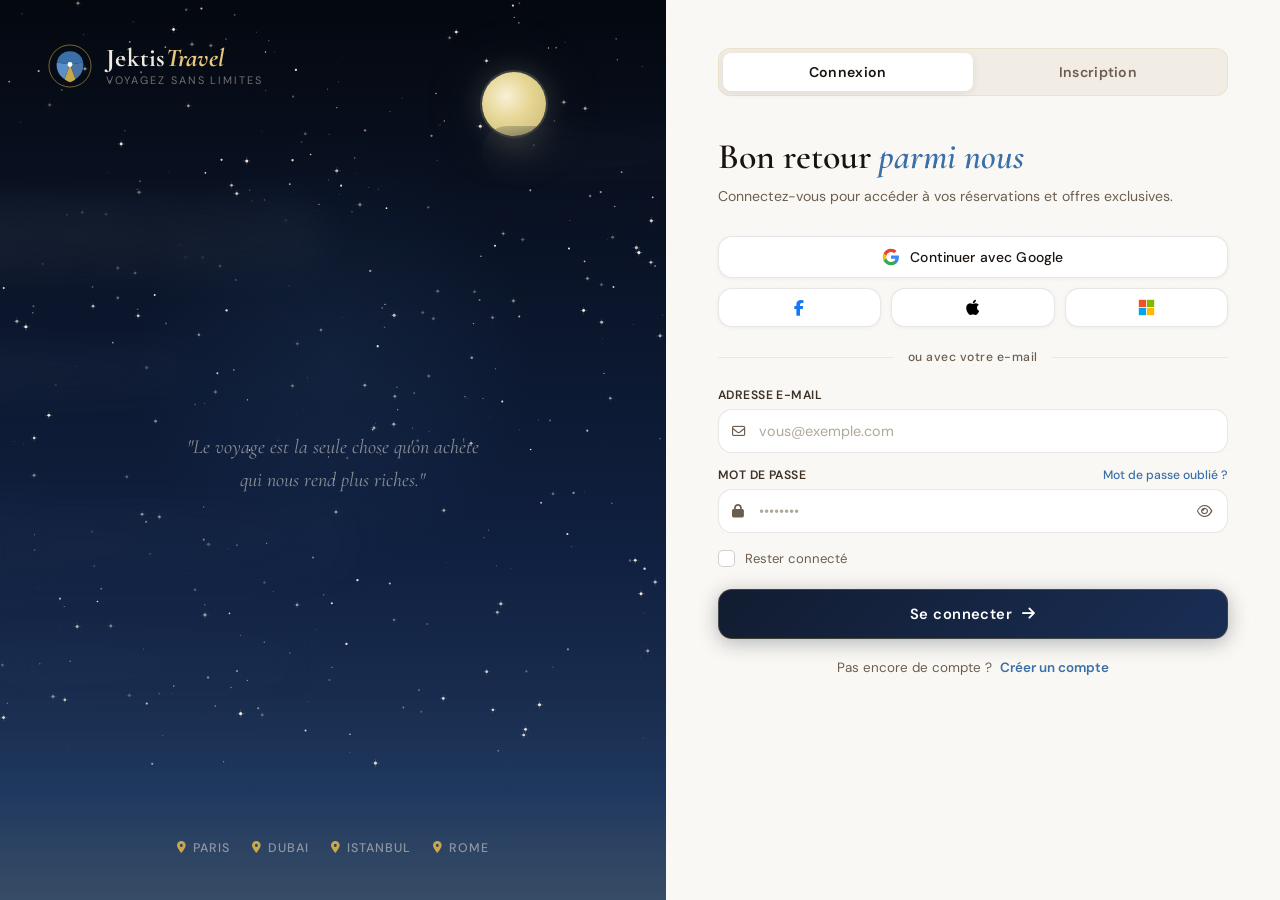
==== pages/auth.html @ f3a444de "first commit" ====
<!doctype html>
<html lang="fr">
  <head>
    <meta charset="UTF-8" />
    <meta name="viewport" content="width=device-width, initial-scale=1.0" />
    <title>Connexion — Jektis Travel</title>
    <link rel="preconnect" href="https://fonts.googleapis.com" />
    <link rel="preconnect" href="https://fonts.gstatic.com" crossorigin />
    <link
      href="https://fonts.googleapis.com/css2?family=Cormorant+Garamond:ital,wght@0,300;0,400;0,600;0,700;1,400;1,600&family=DM+Sans:wght@300;400;500;600&display=swap"
      rel="stylesheet"
    />
    <link
      rel="stylesheet"
      href="https://cdnjs.cloudflare.com/ajax/libs/font-awesome/6.5.0/css/all.min.css"
    />
    <link rel="stylesheet" href="../css/auth.css" />
  </head>
  <body>
    <!-- ══════════════ LEFT PANEL — animated sky scene ══════════════ -->
    <div class="auth-scene" id="scene">
      <!-- Stars canvas -->
      <canvas id="stars-canvas"></canvas>

      <!-- Clouds -->
      <div class="clouds">
        <div class="cloud cloud-1"></div>
        <div class="cloud cloud-2"></div>
        <div class="cloud cloud-3"></div>
        <div class="cloud cloud-4"></div>
        <div class="cloud cloud-5"></div>
      </div>

      <!-- Plane image -->
      <div class="plane-wrap" id="plane-wrap">
        <img class="plane-img" src="../images/auth-plane.png" alt="avion" />
        <!-- Contrail trail -->
        <div class="contrail"></div>
      </div>

      <!-- Ground glow horizon -->
      <div class="horizon-glow"></div>

      <!-- Scene brand overlay -->
      <div class="scene-brand">
        <div class="scene-logo">
          <svg width="44" height="44" viewBox="0 0 90 90" fill="none">
            <circle
              cx="45"
              cy="45"
              r="43"
              stroke="#c9a84c"
              stroke-width="1.5"
              opacity="0.8"
            />
            <path
              d="M45 15 C30 15 20 25 18 38 L45 42 L72 38 C70 25 60 15 45 15Z"
              fill="#3a6fa8"
            />
            <path d="M18 38 C16 52 22 65 34 72 L45 42Z" fill="#5a8fc8" />
            <path
              d="M72 38 C74 52 68 65 56 72 L45 42Z"
              fill="#5a8fc8"
              opacity="0.8"
            />
            <path
              d="M34 72 C38 76 45 78 45 78 C45 78 52 76 56 72 L45 42Z"
              fill="#c9a84c"
            />
            <circle cx="45" cy="42" r="5" fill="#fff" />
          </svg>
          <div class="scene-logo-text">
            <span class="scene-logo-name">Jektis<em>Travel</em></span>
            <span class="scene-logo-tag">Voyagez sans limites</span>
          </div>
        </div>

        <div class="scene-quote">
          <p>
            "Le voyage est la seule chose qu'on achète<br />qui nous rend plus
            riches."
          </p>
        </div>

        <div class="scene-destinations">
          <div class="scene-dest-item">
            <i class="fa-solid fa-location-dot"></i>
            <span>Paris</span>
          </div>
          <div class="scene-dest-item">
            <i class="fa-solid fa-location-dot"></i>
            <span>Dubai</span>
          </div>
          <div class="scene-dest-item">
            <i class="fa-solid fa-location-dot"></i>
            <span>Istanbul</span>
          </div>
          <div class="scene-dest-item">
            <i class="fa-solid fa-location-dot"></i>
            <span>Rome</span>
          </div>
        </div>
      </div>
    </div>

    <!-- ══════════════ RIGHT PANEL — auth form ══════════════ -->
    <div class="auth-panel">
      <!-- Mode toggle -->
      <div class="auth-mode-toggle">
        <button class="auth-mode-btn active" id="btn-signin">Connexion</button>
        <button class="auth-mode-btn" id="btn-signup">Inscription</button>
        <div class="auth-mode-indicator"></div>
      </div>

      <!-- ── SIGN IN FORM ── -->
      <div class="auth-form-wrap" id="form-signin">
        <div class="auth-form-header">
          <h1>Bon retour <em>parmi nous</em></h1>
          <p>
            Connectez-vous pour accéder à vos réservations et offres exclusives.
          </p>
        </div>

        <div class="auth-socials">
          <button class="auth-social-btn auth-google">
            <svg width="18" height="18" viewBox="0 0 24 24">
              <path
                fill="#4285F4"
                d="M22.56 12.25c0-.78-.07-1.53-.2-2.25H12v4.26h5.92c-.26 1.37-1.04 2.53-2.21 3.31v2.77h3.57c2.08-1.92 3.28-4.74 3.28-8.09z"
              />
              <path
                fill="#34A853"
                d="M12 23c2.97 0 5.46-.98 7.28-2.66l-3.57-2.77c-.98.66-2.23 1.06-3.71 1.06-2.86 0-5.29-1.93-6.16-4.53H2.18v2.84C3.99 20.53 7.7 23 12 23z"
              />
              <path
                fill="#FBBC05"
                d="M5.84 14.09c-.22-.66-.35-1.36-.35-2.09s.13-1.43.35-2.09V7.07H2.18C1.43 8.55 1 10.22 1 12s.43 3.45 1.18 4.93l2.85-2.22.81-.62z"
              />
              <path
                fill="#EA4335"
                d="M12 5.38c1.62 0 3.06.56 4.21 1.64l3.15-3.15C17.45 2.09 14.97 1 12 1 7.7 1 3.99 3.47 2.18 7.07l3.66 2.84c.87-2.6 3.3-4.53 6.16-4.53z"
              />
            </svg>
            Continuer avec Google
          </button>
          <div class="auth-socials-row">
            <button class="auth-social-btn auth-social-icon" title="Facebook">
              <i class="fa-brands fa-facebook-f"></i>
            </button>
            <button class="auth-social-btn auth-social-icon" title="Apple">
              <i class="fa-brands fa-apple"></i>
            </button>
            <button class="auth-social-btn auth-social-icon" title="Microsoft">
              <svg width="17" height="17" viewBox="0 0 21 21">
                <rect x="1" y="1" width="9" height="9" fill="#f25022" />
                <rect x="11" y="1" width="9" height="9" fill="#7fba00" />
                <rect x="1" y="11" width="9" height="9" fill="#00a4ef" />
                <rect x="11" y="11" width="9" height="9" fill="#ffb900" />
              </svg>
            </button>
          </div>
        </div>

        <div class="auth-divider"><span>ou avec votre e-mail</span></div>

        <form class="auth-form" id="signin-form" novalidate>
          <div class="auth-field">
            <label for="si-email">Adresse e-mail</label>
            <div class="auth-input-wrap">
              <i class="fa-regular fa-envelope"></i>
              <input
                type="email"
                id="si-email"
                placeholder="vous@exemple.com"
                autocomplete="email"
              />
            </div>
          </div>

          <div class="auth-field">
            <label for="si-pass">
              Mot de passe
              <a href="#" class="auth-forgot">Mot de passe oublié ?</a>
            </label>
            <div class="auth-input-wrap">
              <i class="fa-solid fa-lock"></i>
              <input
                type="password"
                id="si-pass"
                placeholder="••••••••"
                autocomplete="current-password"
              />
              <button type="button" class="auth-eye" data-target="si-pass">
                <i class="fa-regular fa-eye"></i>
              </button>
            </div>
          </div>

          <div class="auth-remember">
            <label class="auth-checkbox">
              <input type="checkbox" />
              <span class="auth-checkmark"></span>
              Rester connecté
            </label>
          </div>

          <button type="submit" class="auth-submit-btn">
            <span>Se connecter</span>
            <i class="fa-solid fa-arrow-right"></i>
          </button>
        </form>

        <p class="auth-switch">
          Pas encore de compte ?
          <button class="auth-switch-link" id="to-signup">
            Créer un compte
          </button>
        </p>
      </div>

      <!-- ── SIGN UP FORM ── -->
      <div class="auth-form-wrap hidden" id="form-signup">
        <div class="auth-form-header">
          <h1>Rejoignez<br /><em>l'aventure</em></h1>
          <p>
            Créez votre compte et commencez à explorer le monde avec Jektis
            Travel.
          </p>
        </div>

        <div class="auth-socials">
          <button class="auth-social-btn auth-google">
            <svg width="18" height="18" viewBox="0 0 24 24">
              <path
                fill="#4285F4"
                d="M22.56 12.25c0-.78-.07-1.53-.2-2.25H12v4.26h5.92c-.26 1.37-1.04 2.53-2.21 3.31v2.77h3.57c2.08-1.92 3.28-4.74 3.28-8.09z"
              />
              <path
                fill="#34A853"
                d="M12 23c2.97 0 5.46-.98 7.28-2.66l-3.57-2.77c-.98.66-2.23 1.06-3.71 1.06-2.86 0-5.29-1.93-6.16-4.53H2.18v2.84C3.99 20.53 7.7 23 12 23z"
              />
              <path
                fill="#FBBC05"
                d="M5.84 14.09c-.22-.66-.35-1.36-.35-2.09s.13-1.43.35-2.09V7.07H2.18C1.43 8.55 1 10.22 1 12s.43 3.45 1.18 4.93l2.85-2.22.81-.62z"
              />
              <path
                fill="#EA4335"
                d="M12 5.38c1.62 0 3.06.56 4.21 1.64l3.15-3.15C17.45 2.09 14.97 1 12 1 7.7 1 3.99 3.47 2.18 7.07l3.66 2.84c.87-2.6 3.3-4.53 6.16-4.53z"
              />
            </svg>
            S'inscrire avec Google
          </button>
          <div class="auth-socials-row">
            <button class="auth-social-btn auth-social-icon" title="Facebook">
              <i class="fa-brands fa-facebook-f"></i>
            </button>
            <button class="auth-social-btn auth-social-icon" title="Apple">
              <i class="fa-brands fa-apple"></i>
            </button>
            <button class="auth-social-btn auth-social-icon" title="Microsoft">
              <svg width="17" height="17" viewBox="0 0 21 21">
                <rect x="1" y="1" width="9" height="9" fill="#f25022" />
                <rect x="11" y="1" width="9" height="9" fill="#7fba00" />
                <rect x="1" y="11" width="9" height="9" fill="#00a4ef" />
                <rect x="11" y="11" width="9" height="9" fill="#ffb900" />
              </svg>
            </button>
          </div>
        </div>

        <div class="auth-divider"><span>ou remplissez le formulaire</span></div>

        <form class="auth-form" id="signup-form" novalidate>
          <div class="auth-row">
            <div class="auth-field">
              <label for="su-fname">Prénom</label>
              <div class="auth-input-wrap">
                <i class="fa-regular fa-user"></i>
                <input
                  type="text"
                  id="su-fname"
                  placeholder="Prénom"
                  autocomplete="given-name"
                />
              </div>
            </div>
            <div class="auth-field">
              <label for="su-lname">Nom</label>
              <div class="auth-input-wrap">
                <i class="fa-regular fa-user"></i>
                <input
                  type="text"
                  id="su-lname"
                  placeholder="Nom"
                  autocomplete="family-name"
                />
              </div>
            </div>
          </div>

          <div class="auth-field">
            <label for="su-email">Adresse e-mail</label>
            <div class="auth-input-wrap">
              <i class="fa-regular fa-envelope"></i>
              <input
                type="email"
                id="su-email"
                placeholder="vous@exemple.com"
                autocomplete="email"
              />
            </div>
          </div>

          <div class="auth-field">
            <label for="su-phone"
              >Téléphone <span class="auth-label-opt">(optionnel)</span></label
            >
            <div class="auth-input-wrap">
              <i class="fa-solid fa-phone"></i>
              <input
                type="tel"
                id="su-phone"
                placeholder="+216 XX XXX XXX"
                autocomplete="tel"
              />
            </div>
          </div>

          <div class="auth-field">
            <label for="su-pass">Mot de passe</label>
            <div class="auth-input-wrap">
              <i class="fa-solid fa-lock"></i>
              <input
                type="password"
                id="su-pass"
                placeholder="Min. 8 caractères"
                autocomplete="new-password"
              />
              <button type="button" class="auth-eye" data-target="su-pass">
                <i class="fa-regular fa-eye"></i>
              </button>
            </div>
            <div class="auth-strength" id="pass-strength">
              <div class="auth-strength-bar">
                <div class="auth-strength-fill" id="strength-fill"></div>
              </div>
              <span id="strength-label"></span>
            </div>
          </div>

          <div class="auth-remember">
            <label class="auth-checkbox">
              <input type="checkbox" id="su-terms" />
              <span class="auth-checkmark"></span>
              J'accepte les <a href="#">conditions d'utilisation</a> et la
              <a href="#">politique de confidentialité</a>
            </label>
          </div>

          <button type="submit" class="auth-submit-btn">
            <span>Créer mon compte</span>
            <i class="fa-solid fa-plane-departure"></i>
          </button>
        </form>

        <p class="auth-switch">
          Déjà un compte ?
          <button class="auth-switch-link" id="to-signin">Se connecter</button>
        </p>
      </div>
    </div>

    <script src="../js/auth_script.js"></script>
  </body>
</html>
---- css/auth.css ----
/* ============================================================
   JEKTIS TRAVEL — Auth Page  (Luxury Dark / Cinema Travel Noir)
   Fonts: Cormorant Garamond (display) + DM Sans (body)
   ============================================================ */

/* ── Variables ── */
:root {
  --night: #090e1a;
  --night-2: #0d1525;
  --night-3: #111c30;
  --deep: #0a1628;
  --sky-mid: #132040;
  --sky-high: #1a2e55;
  --gold: #c9a84c;
  --gold-light: #e8c97a;
  --gold-pale: rgba(201, 168, 76, 0.12);
  --gold-border: rgba(201, 168, 76, 0.25);
  --blue: #3a6fa8;
  --blue-light: #5a8fc8;
  --white: #ffffff;
  --off-white: #f0ebe0;
  --muted: rgba(240, 235, 224, 0.45);
  --panel-bg: #faf8f4;
  --panel-2: #f2ede4;
  --ink: #1a1410;
  --ink-2: #3d3228;
  --ink-3: #6b5e50;
  --border: rgba(201, 168, 76, 0.15);
  --radius: 14px;
  --radius-lg: 22px;
  --transition: 0.32s cubic-bezier(0.4, 0, 0.2, 1);
  --font-display: "Cormorant Garamond", Georgia, serif;
  --font-body: "DM Sans", sans-serif;
}

/* ── Reset ── */
*,
*::before,
*::after {
  box-sizing: border-box;
  margin: 0;
  padding: 0;
}
html {
  font-size: 16px;
  height: 100%;
  overflow: hidden; /* html stays locked */
}
body {
  font-family: var(--font-body);
  background: var(--night);
  color: var(--ink);
  height: 100%; /* exactly one viewport tall */
  display: flex;
  overflow: hidden; /* body itself doesn't scroll — children handle it */
}
a {
  color: inherit;
  text-decoration: none;
}
button {
  cursor: pointer;
  font-family: var(--font-body);
  border: none;
  background: none;
}
input {
  font-family: var(--font-body);
}

/* ════════════════════════════════════════
   LEFT PANEL — ANIMATED SKY SCENE
════════════════════════════════════════ */
.auth-scene {
  position: relative;
  flex: 0 0 52%;
  height: 100%; /* fills the viewport height */
  background: linear-gradient(
    180deg,
    #04080f 0%,
    #080f1e 18%,
    #0c1830 40%,
    #102040 62%,
    #1a2e50 80%,
    #24406a 100%
  );
  overflow: hidden;
  display: flex;
  align-items: stretch;
}

/* Stars canvas fills the scene */
#stars-canvas {
  position: absolute;
  inset: 0;
  width: 100%;
  height: 100%;
  z-index: 1;
}

/* Atmospheric nebula glow */
.auth-scene::before {
  content: "";
  position: absolute;
  top: 15%;
  left: 20%;
  width: 60%;
  height: 50%;
  background: radial-gradient(
    ellipse at center,
    rgba(90, 143, 200, 0.08) 0%,
    rgba(58, 111, 168, 0.05) 40%,
    transparent 70%
  );
  z-index: 2;
  pointer-events: none;
  animation: nebulaPulse 8s ease-in-out infinite;
}
@keyframes nebulaPulse {
  0%,
  100% {
    opacity: 0.5;
    transform: scale(1);
  }
  50% {
    opacity: 1;
    transform: scale(1.08);
  }
}

/* Moon */
.auth-scene::after {
  content: "";
  position: absolute;
  top: 8%;
  right: 18%;
  width: 64px;
  height: 64px;
  border-radius: 50%;
  background: radial-gradient(circle at 38% 38%, #f8f0d8, #e8d898 40%, #c8b870);
  box-shadow:
    0 0 0 2px rgba(248, 240, 216, 0.15),
    0 0 30px rgba(248, 240, 216, 0.18),
    0 0 80px rgba(200, 184, 112, 0.1);
  z-index: 3;
  pointer-events: none;
}

/* Clouds */
.clouds {
  position: absolute;
  inset: 0;
  z-index: 4;
  pointer-events: none;
}
.cloud {
  position: absolute;
  border-radius: 999px;
  background: linear-gradient(
    135deg,
    rgba(255, 255, 255, 0.055) 0%,
    rgba(255, 255, 255, 0.025) 100%
  );
  backdrop-filter: blur(2px);
  filter: blur(18px);
}
.cloud-1 {
  width: 400px;
  height: 80px;
  top: 22%;
  left: -10%;
  animation: cloudDrift 42s linear infinite;
}
.cloud-2 {
  width: 300px;
  height: 60px;
  top: 38%;
  left: -15%;
  animation: cloudDrift 56s linear infinite 8s;
  opacity: 0.7;
}
.cloud-3 {
  width: 500px;
  height: 100px;
  top: 55%;
  left: -20%;
  animation: cloudDrift 48s linear infinite 18s;
  opacity: 0.5;
  filter: blur(24px);
}
.cloud-4 {
  width: 250px;
  height: 50px;
  top: 14%;
  right: -10%;
  animation: cloudDrift2 38s linear infinite 5s;
  opacity: 0.6;
}
.cloud-5 {
  width: 350px;
  height: 70px;
  top: 70%;
  left: -5%;
  animation: cloudDrift 52s linear infinite 12s;
  opacity: 0.4;
  filter: blur(28px);
}

@keyframes cloudDrift {
  from {
    transform: translateX(0);
  }
  to {
    transform: translateX(130vw);
  }
}
@keyframes cloudDrift2 {
  from {
    transform: translateX(0);
  }
  to {
    transform: translateX(-130vw);
  }
}

/* ── Plane ── */
.plane-wrap {
  position: absolute;
  z-index: 6;
  display: flex;
  align-items: center;
  animation: planeFly 18s ease-in-out infinite;
  top: 42%;
  left: -300px;
}
.plane-img {
  width: 260px;
  height: auto;
  object-fit: contain;
  border-radius: 8px;
  /* Slight warm tint to blend with night sky */
  filter: drop-shadow(0 6px 24px rgba(201, 168, 76, 0.25))
    drop-shadow(0 2px 10px rgba(0, 0, 0, 0.55)) brightness(0.88) saturate(0.75);
  transform-origin: center center;
  animation: planePitch 18s ease-in-out infinite;
  /* Flip so the nose points right (most plane photos face left) */
  transform: scaleX(-1);
}
.contrail {
  position: absolute;
  right: 100%;
  top: 50%;
  transform: translateY(-50%);
  width: 0;
  height: 2px;
  background: linear-gradient(to left, rgba(255, 255, 255, 0.55), transparent);
  border-radius: 99px;
  animation: contrailGrow 18s ease-in-out infinite;
}

@keyframes planeFly {
  0% {
    left: -260px;
    top: 58%;
  }
  15% {
    top: 52%;
  }
  35% {
    top: 38%;
    left: 35%;
  }
  55% {
    top: 32%;
    left: 62%;
  }
  75% {
    top: 36%;
    left: 82%;
  }
  88% {
    left: 110%;
    top: 30%;
  }
  89% {
    left: -260px;
    top: 60%;
    opacity: 0;
  }
  92% {
    opacity: 1;
    top: 58%;
  }
  100% {
    left: -260px;
    top: 58%;
  }
}
@keyframes planePitch {
  0% {
    transform: rotate(0deg);
  }
  20% {
    transform: rotate(-6deg);
  }
  40% {
    transform: rotate(-3deg);
  }
  60% {
    transform: rotate(-5deg);
  }
  75% {
    transform: rotate(-2deg);
  }
  88% {
    transform: rotate(-8deg);
  }
  89% {
    transform: rotate(0deg);
  }
  100% {
    transform: rotate(0deg);
  }
}
@keyframes contrailGrow {
  0% {
    width: 0;
    opacity: 0;
  }
  10% {
    width: 30px;
    opacity: 0.7;
  }
  50% {
    width: 120px;
    opacity: 0.5;
  }
  80% {
    width: 180px;
    opacity: 0.35;
  }
  88% {
    width: 220px;
    opacity: 0;
  }
  89% {
    width: 0;
  }
  100% {
    width: 0;
    opacity: 0;
  }
}

/* Horizon glow */
.horizon-glow {
  position: absolute;
  bottom: 0;
  left: 0;
  right: 0;
  height: 220px;
  background: linear-gradient(
    to top,
    rgba(201, 168, 76, 0.12) 0%,
    rgba(58, 111, 168, 0.06) 50%,
    transparent 100%
  );
  z-index: 5;
  pointer-events: none;
}

/* Scene brand overlay */
.scene-brand {
  position: absolute;
  inset: 0;
  z-index: 10;
  display: flex;
  flex-direction: column;
  justify-content: space-between;
  padding: 44px 48px;
  pointer-events: none;
}

.scene-logo {
  display: flex;
  align-items: center;
  gap: 14px;
}
.scene-logo-text {
  display: flex;
  flex-direction: column;
}
.scene-logo-name {
  font-family: var(--font-display);
  font-size: 1.6rem;
  font-weight: 700;
  color: var(--off-white);
  line-height: 1;
  letter-spacing: 0.01em;
}
.scene-logo-name em {
  font-style: italic;
  color: var(--gold-light);
}
.scene-logo-tag {
  font-size: 0.68rem;
  font-weight: 400;
  color: var(--muted);
  letter-spacing: 0.18em;
  text-transform: uppercase;
  margin-top: 3px;
}

.scene-quote {
  text-align: center;
}
.scene-quote p {
  font-family: var(--font-display);
  font-size: 1.25rem;
  font-style: italic;
  color: rgba(240, 235, 224, 0.55);
  line-height: 1.65;
}

.scene-destinations {
  display: flex;
  gap: 22px;
  justify-content: center;
}
.scene-dest-item {
  display: flex;
  align-items: center;
  gap: 6px;
  color: rgba(240, 235, 224, 0.5);
  font-size: 0.78rem;
  font-weight: 500;
  letter-spacing: 0.08em;
  text-transform: uppercase;
}
.scene-dest-item i {
  color: var(--gold);
  font-size: 0.72rem;
  animation: destPing 3s ease-in-out infinite;
}
.scene-dest-item:nth-child(2) i {
  animation-delay: 0.75s;
}
.scene-dest-item:nth-child(3) i {
  animation-delay: 1.5s;
}
.scene-dest-item:nth-child(4) i {
  animation-delay: 2.25s;
}
@keyframes destPing {
  0%,
  100% {
    opacity: 0.5;
    transform: scale(1);
  }
  50% {
    opacity: 1;
    transform: scale(1.3);
  }
}

/* ════════════════════════════════════════
   RIGHT PANEL — AUTH FORM
════════════════════════════════════════ */
.auth-panel {
  flex: 0 0 48%;
  height: 100%; /* bounded to viewport — required for overflow-y to scroll */
  background: var(--panel-bg);
  display: flex;
  flex-direction: column;
  align-items: stretch;
  padding: 48px 52px;
  overflow-y: auto;
  position: relative;
  /* Custom scrollbar */
  scrollbar-width: thin;
  scrollbar-color: rgba(201, 168, 76, 0.3) transparent;
}
.auth-panel::-webkit-scrollbar {
  width: 5px;
}
.auth-panel::-webkit-scrollbar-track {
  background: transparent;
}
.auth-panel::-webkit-scrollbar-thumb {
  background: rgba(201, 168, 76, 0.3);
  border-radius: 99px;
}

/* Subtle paper texture */
.auth-panel::before {
  content: "";
  position: absolute;
  inset: 0;
  background-image: radial-gradient(
    circle at 1px 1px,
    rgba(201, 168, 76, 0.04) 1px,
    transparent 0
  );
  background-size: 28px 28px;
  pointer-events: none;
  z-index: 0;
}

/* ── Mode toggle tabs ── */
.auth-mode-toggle {
  position: relative;
  display: flex;
  background: var(--panel-2);
  border-radius: 12px;
  padding: 4px;
  margin-bottom: 40px;
  border: 1px solid rgba(201, 168, 76, 0.15);
  z-index: 1;
}
.auth-mode-btn {
  flex: 1;
  padding: 10px;
  border-radius: 9px;
  font-size: 0.88rem;
  font-weight: 600;
  color: var(--ink-3);
  background: transparent;
  transition: all var(--transition);
  position: relative;
  z-index: 1;
  letter-spacing: 0.02em;
}
.auth-mode-btn.active {
  color: var(--ink);
}
.auth-mode-indicator {
  position: absolute;
  top: 4px;
  bottom: 4px;
  left: 4px;
  width: calc(50% - 4px);
  background: #fff;
  border-radius: 8px;
  box-shadow: 0 2px 8px rgba(0, 0, 0, 0.08);
  transition: transform var(--transition);
  z-index: 0;
}
.auth-mode-indicator.right {
  transform: translateX(100%);
}

/* ── Form wrapper ── */
.auth-form-wrap {
  position: relative;
  z-index: 1;
  flex: 1;
  display: flex;
  flex-direction: column;
  animation: formIn 0.5s ease both;
}
.auth-form-wrap.hidden {
  display: none;
}
@keyframes formIn {
  from {
    opacity: 0;
    transform: translateY(12px);
  }
  to {
    opacity: 1;
    transform: translateY(0);
  }
}

/* ── Header ── */
.auth-form-header {
  margin-bottom: 28px;
}
.auth-form-header h1 {
  font-family: var(--font-display);
  font-size: clamp(2rem, 2.8vw, 2.8rem);
  font-weight: 600;
  color: var(--ink);
  line-height: 1.15;
  margin-bottom: 8px;
}
.auth-form-header h1 em {
  font-style: italic;
  color: var(--blue);
}
.auth-form-header p {
  font-size: 0.88rem;
  color: var(--ink-3);
  line-height: 1.6;
}

/* ── Social buttons ── */
.auth-socials {
  display: flex;
  flex-direction: column;
  gap: 10px;
  margin-bottom: 22px;
}
.auth-social-btn {
  display: flex;
  align-items: center;
  justify-content: center;
  gap: 10px;
  padding: 11px 18px;
  border-radius: var(--radius);
  font-size: 0.87rem;
  font-weight: 500;
  border: 1.5px solid rgba(26, 20, 16, 0.1);
  background: #fff;
  color: var(--ink);
  transition: all 0.22s ease;
  box-shadow: 0 1px 4px rgba(0, 0, 0, 0.05);
}
.auth-social-btn:hover {
  border-color: var(--gold);
  box-shadow: 0 3px 14px rgba(201, 168, 76, 0.15);
  transform: translateY(-1px);
}
.auth-google {
  font-weight: 500;
  letter-spacing: 0.01em;
}

.auth-socials-row {
  display: flex;
  gap: 10px;
}
.auth-social-icon {
  flex: 1;
  padding: 10px;
  font-size: 1rem;
  color: var(--ink-2);
}
.auth-social-icon .fa-facebook-f {
  color: #1877f2;
}
.auth-social-icon .fa-apple {
  color: #000;
  font-size: 1.1rem;
}

/* ── Divider ── */
.auth-divider {
  display: flex;
  align-items: center;
  gap: 14px;
  margin-bottom: 22px;
}
.auth-divider::before,
.auth-divider::after {
  content: "";
  flex: 1;
  height: 1px;
  background: rgba(201, 168, 76, 0.2);
}
.auth-divider span {
  font-size: 0.76rem;
  color: var(--ink-3);
  white-space: nowrap;
  font-weight: 500;
  letter-spacing: 0.04em;
}

/* ── Form fields ── */
.auth-form {
  display: flex;
  flex-direction: column;
  gap: 14px;
}
.auth-row {
  display: grid;
  grid-template-columns: 1fr 1fr;
  gap: 12px;
}
.auth-field {
  display: flex;
  flex-direction: column;
  gap: 6px;
}
.auth-field label {
  font-size: 0.76rem;
  font-weight: 600;
  color: var(--ink-2);
  letter-spacing: 0.04em;
  text-transform: uppercase;
  display: flex;
  align-items: center;
  justify-content: space-between;
}
.auth-label-opt {
  font-weight: 400;
  color: var(--ink-3);
  text-transform: none;
  letter-spacing: 0;
  font-size: 0.73rem;
}
.auth-forgot {
  font-size: 0.76rem;
  font-weight: 500;
  color: var(--blue);
  text-transform: none;
  letter-spacing: 0;
  transition: color 0.2s;
}
.auth-forgot:hover {
  color: var(--gold);
}

.auth-input-wrap {
  position: relative;
  display: flex;
  align-items: center;
}
.auth-input-wrap > i:first-child {
  position: absolute;
  left: 14px;
  color: var(--ink-3);
  font-size: 0.85rem;
  pointer-events: none;
  transition: color 0.22s;
}
.auth-input-wrap input {
  width: 100%;
  padding: 12px 14px 12px 40px;
  border-radius: var(--radius);
  border: 1.5px solid rgba(26, 20, 16, 0.1);
  background: #fff;
  color: var(--ink);
  font-size: 0.9rem;
  transition: all 0.22s ease;
  outline: none;
}
.auth-input-wrap input::placeholder {
  color: #b0a898;
}
.auth-input-wrap input:focus {
  border-color: var(--gold);
  box-shadow: 0 0 0 3px rgba(201, 168, 76, 0.1);
}
.auth-input-wrap input:focus + * {
  /* pushes icon colour — handled via JS */
}
.auth-input-wrap:focus-within > i:first-child {
  color: var(--gold);
}

.auth-eye {
  position: absolute;
  right: 12px;
  color: var(--ink-3);
  font-size: 0.85rem;
  padding: 4px;
  background: transparent;
  transition: color 0.2s;
}
.auth-eye:hover {
  color: var(--ink);
}

/* Password strength */
.auth-strength {
  display: flex;
  align-items: center;
  gap: 10px;
  margin-top: 2px;
}
.auth-strength-bar {
  flex: 1;
  height: 3px;
  background: rgba(26, 20, 16, 0.08);
  border-radius: 99px;
  overflow: hidden;
}
.auth-strength-fill {
  height: 100%;
  width: 0%;
  border-radius: 99px;
  transition: all 0.4s ease;
  background: #e53;
}
#strength-label {
  font-size: 0.72rem;
  font-weight: 600;
  color: var(--ink-3);
  min-width: 60px;
  text-align: right;
}

/* Checkbox */
.auth-remember {
  margin-top: 2px;
}
.auth-checkbox {
  display: flex;
  align-items: flex-start;
  gap: 10px;
  font-size: 0.82rem;
  color: var(--ink-3);
  cursor: pointer;
  line-height: 1.5;
}
.auth-checkbox input {
  display: none;
}
.auth-checkmark {
  width: 17px;
  height: 17px;
  border: 1.5px solid rgba(26, 20, 16, 0.2);
  border-radius: 5px;
  background: #fff;
  flex-shrink: 0;
  margin-top: 1px;
  display: flex;
  align-items: center;
  justify-content: center;
  transition: all 0.2s ease;
}
.auth-checkbox input:checked ~ .auth-checkmark {
  background: var(--gold);
  border-color: var(--gold);
}
.auth-checkbox input:checked ~ .auth-checkmark::after {
  content: "";
  width: 9px;
  height: 5px;
  border-left: 2px solid #fff;
  border-bottom: 2px solid #fff;
  transform: rotate(-45deg) translateY(-1px);
}
.auth-checkbox a {
  color: var(--blue);
}
.auth-checkbox a:hover {
  color: var(--gold);
}

/* ── Submit button ── */
.auth-submit-btn {
  display: flex;
  align-items: center;
  justify-content: center;
  gap: 10px;
  padding: 14px 28px;
  border-radius: var(--radius);
  background: linear-gradient(135deg, var(--night-3) 0%, var(--sky-high) 100%);
  color: #fff;
  font-size: 0.92rem;
  font-weight: 600;
  letter-spacing: 0.03em;
  border: 1px solid rgba(201, 168, 76, 0.25);
  box-shadow: 0 4px 20px rgba(10, 22, 40, 0.3);
  transition: all 0.3s ease;
  margin-top: 6px;
  position: relative;
  overflow: hidden;
}
.auth-submit-btn::before {
  content: "";
  position: absolute;
  inset: 0;
  background: linear-gradient(135deg, rgba(201, 168, 76, 0.08), transparent);
  opacity: 0;
  transition: opacity 0.3s;
}
.auth-submit-btn:hover {
  transform: translateY(-2px);
  box-shadow: 0 8px 32px rgba(10, 22, 40, 0.35);
  border-color: var(--gold);
}
.auth-submit-btn:hover::before {
  opacity: 1;
}
.auth-submit-btn:active {
  transform: translateY(0);
}

/* ── Switch link ── */
.auth-switch {
  text-align: center;
  margin-top: 20px;
  font-size: 0.84rem;
  color: var(--ink-3);
}
.auth-switch-link {
  color: var(--blue);
  font-weight: 600;
  font-size: 0.84rem;
  margin-left: 4px;
  transition: color 0.2s;
}
.auth-switch-link:hover {
  color: var(--gold);
}

/* ════════════════════════════════════════
   RESPONSIVE
════════════════════════════════════════ */
@media (max-width: 960px) {
  body {
    flex-direction: column;
    overflow: auto;
  }
  .auth-scene {
    flex: 0 0 280px;
    min-height: 280px;
  }
  .auth-scene::after {
    /* moon */
    width: 44px;
    height: 44px;
    top: 12%;
    right: 8%;
  }
  .scene-quote {
    display: none;
  }
  .scene-destinations {
    gap: 14px;
  }
  .plane-wrap {
    top: 55%;
  }
  .auth-panel {
    flex: 1;
    padding: 32px 28px;
  }
}
@media (max-width: 480px) {
  .auth-panel {
    padding: 24px 20px;
  }
  .auth-row {
    grid-template-columns: 1fr;
  }
  .auth-form-header h1 {
    font-size: 1.9rem;
  }
}
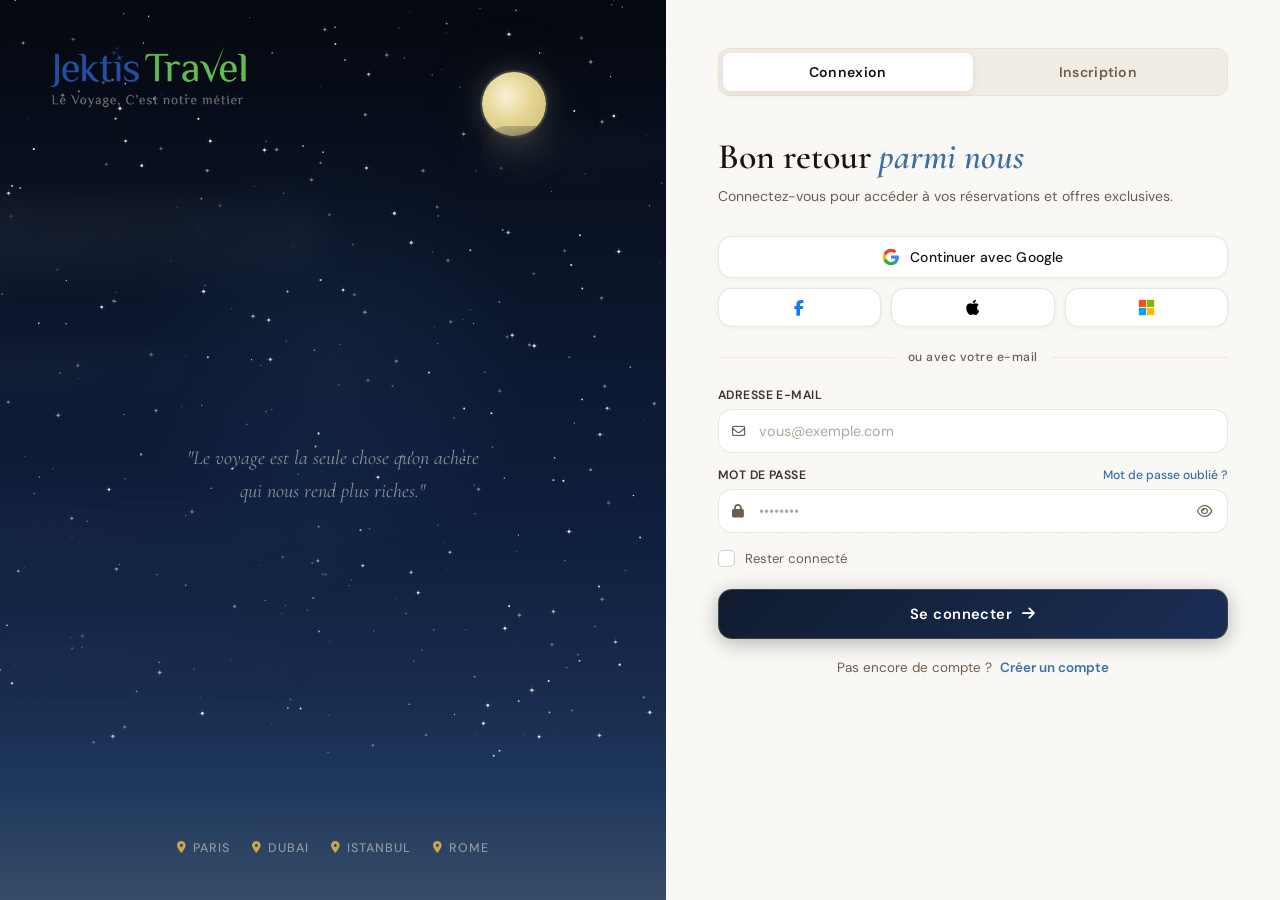
==== commit f5de559e: "new page / addreservation page / fixing logo / adding links to navbar" ====
--- a/pages/auth.html
+++ b/pages/auth.html
@@ -44,35 +44,11 @@
       <!-- Scene brand overlay -->
       <div class="scene-brand">
         <div class="scene-logo">
-          <svg width="44" height="44" viewBox="0 0 90 90" fill="none">
-            <circle
-              cx="45"
-              cy="45"
-              r="43"
-              stroke="#c9a84c"
-              stroke-width="1.5"
-              opacity="0.8"
-            />
-            <path
-              d="M45 15 C30 15 20 25 18 38 L45 42 L72 38 C70 25 60 15 45 15Z"
-              fill="#3a6fa8"
-            />
-            <path d="M18 38 C16 52 22 65 34 72 L45 42Z" fill="#5a8fc8" />
-            <path
-              d="M72 38 C74 52 68 65 56 72 L45 42Z"
-              fill="#5a8fc8"
-              opacity="0.8"
-            />
-            <path
-              d="M34 72 C38 76 45 78 45 78 C45 78 52 76 56 72 L45 42Z"
-              fill="#c9a84c"
-            />
-            <circle cx="45" cy="42" r="5" fill="#fff" />
-          </svg>
-          <div class="scene-logo-text">
-            <span class="scene-logo-name">Jektis<em>Travel</em></span>
-            <span class="scene-logo-tag">Voyagez sans limites</span>
-          </div>
+          <img
+            width="200"
+            src="../images/logo_jektis.png"
+            alt="Jektis Travel Logo"
+          />
         </div>
 
         <div class="scene-quote">
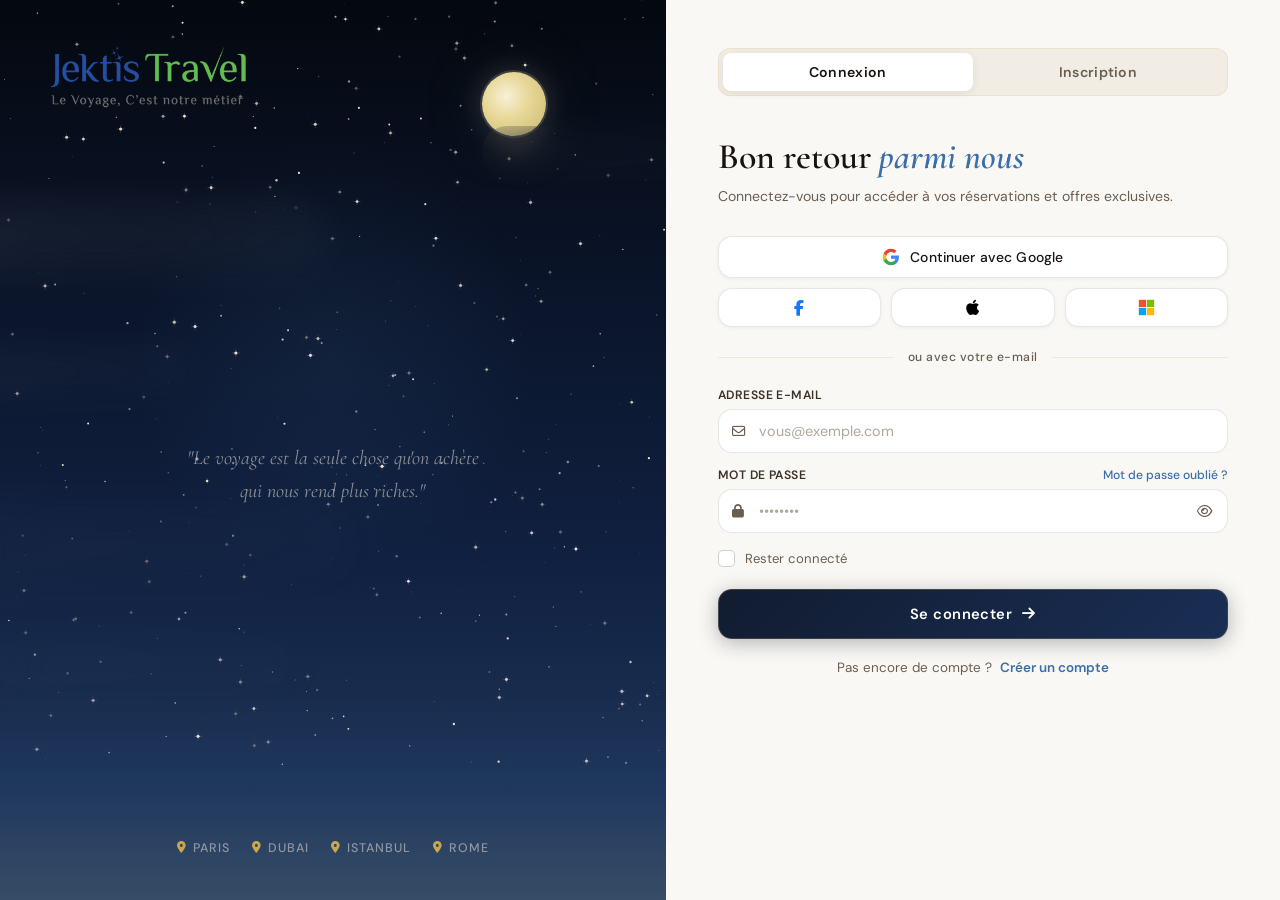
==== commit 87e876a5: "fixing auth" ====
--- a/pages/auth.html
+++ b/pages/auth.html
@@ -180,10 +180,10 @@
             </label>
           </div>
 
-          <button type="submit" class="auth-submit-btn">
+          <a href="../index.html" class="auth-submit-btn">
             <span>Se connecter</span>
             <i class="fa-solid fa-arrow-right"></i>
-          </button>
+          </a>
         </form>
 
         <p class="auth-switch">
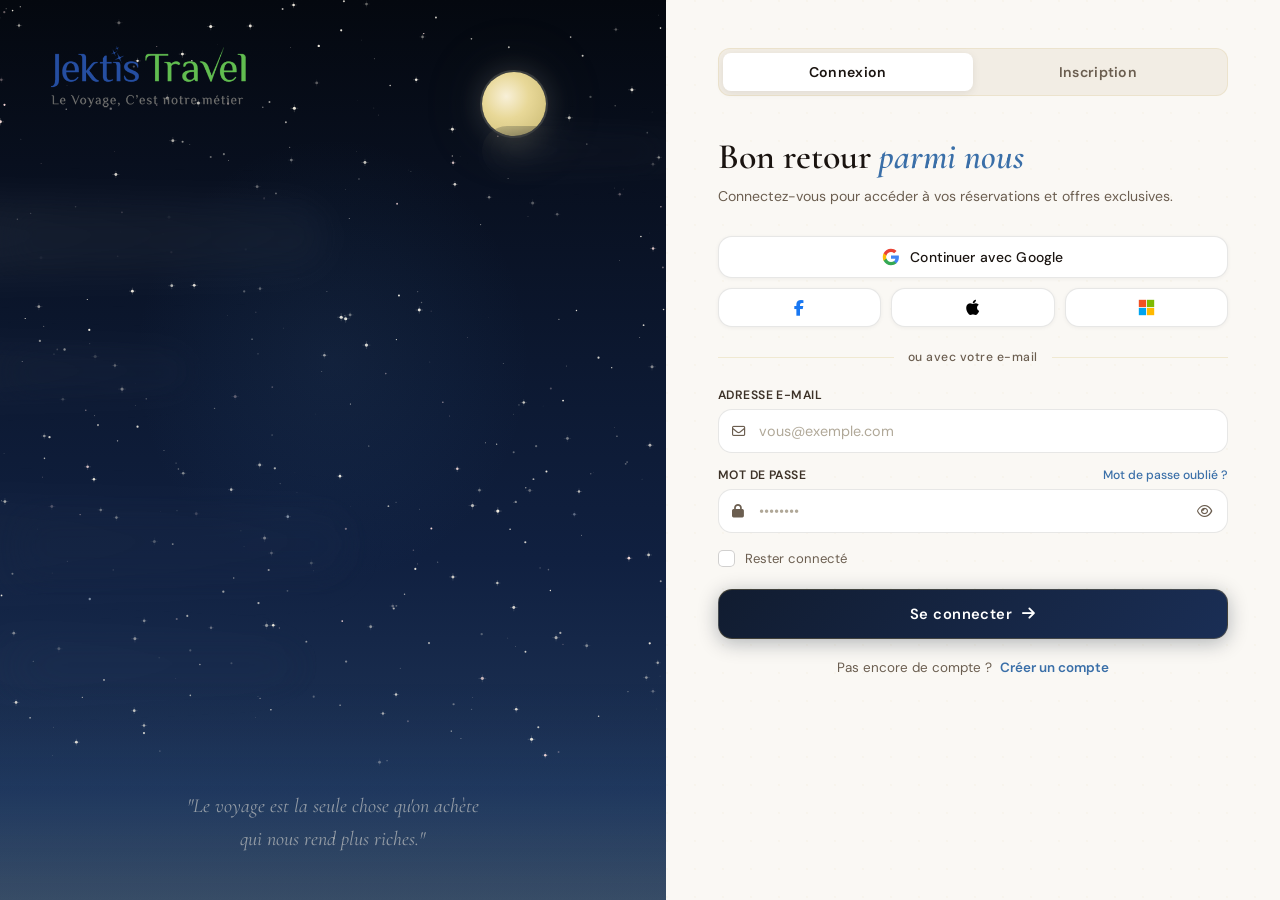
==== commit 6a940e6c: "nav bar footer of all pages fix / new confirmation implementation" ====
--- a/pages/auth.html
+++ b/pages/auth.html
@@ -42,13 +42,16 @@
       <div class="horizon-glow"></div>
 
       <!-- Scene brand overlay -->
+
       <div class="scene-brand">
         <div class="scene-logo">
-          <img
-            width="200"
-            src="../images/logo_jektis.png"
-            alt="Jektis Travel Logo"
-          />
+          <a href="../index.html">
+            <img
+              width="200"
+              src="../images/logo_jektis.png"
+              alt="Jektis Travel Logo"
+            />
+          </a>
         </div>
 
         <div class="scene-quote">
@@ -56,25 +59,6 @@
             "Le voyage est la seule chose qu'on achète<br />qui nous rend plus
             riches."
           </p>
-        </div>
-
-        <div class="scene-destinations">
-          <div class="scene-dest-item">
-            <i class="fa-solid fa-location-dot"></i>
-            <span>Paris</span>
-          </div>
-          <div class="scene-dest-item">
-            <i class="fa-solid fa-location-dot"></i>
-            <span>Dubai</span>
-          </div>
-          <div class="scene-dest-item">
-            <i class="fa-solid fa-location-dot"></i>
-            <span>Istanbul</span>
-          </div>
-          <div class="scene-dest-item">
-            <i class="fa-solid fa-location-dot"></i>
-            <span>Rome</span>
-          </div>
         </div>
       </div>
     </div>
